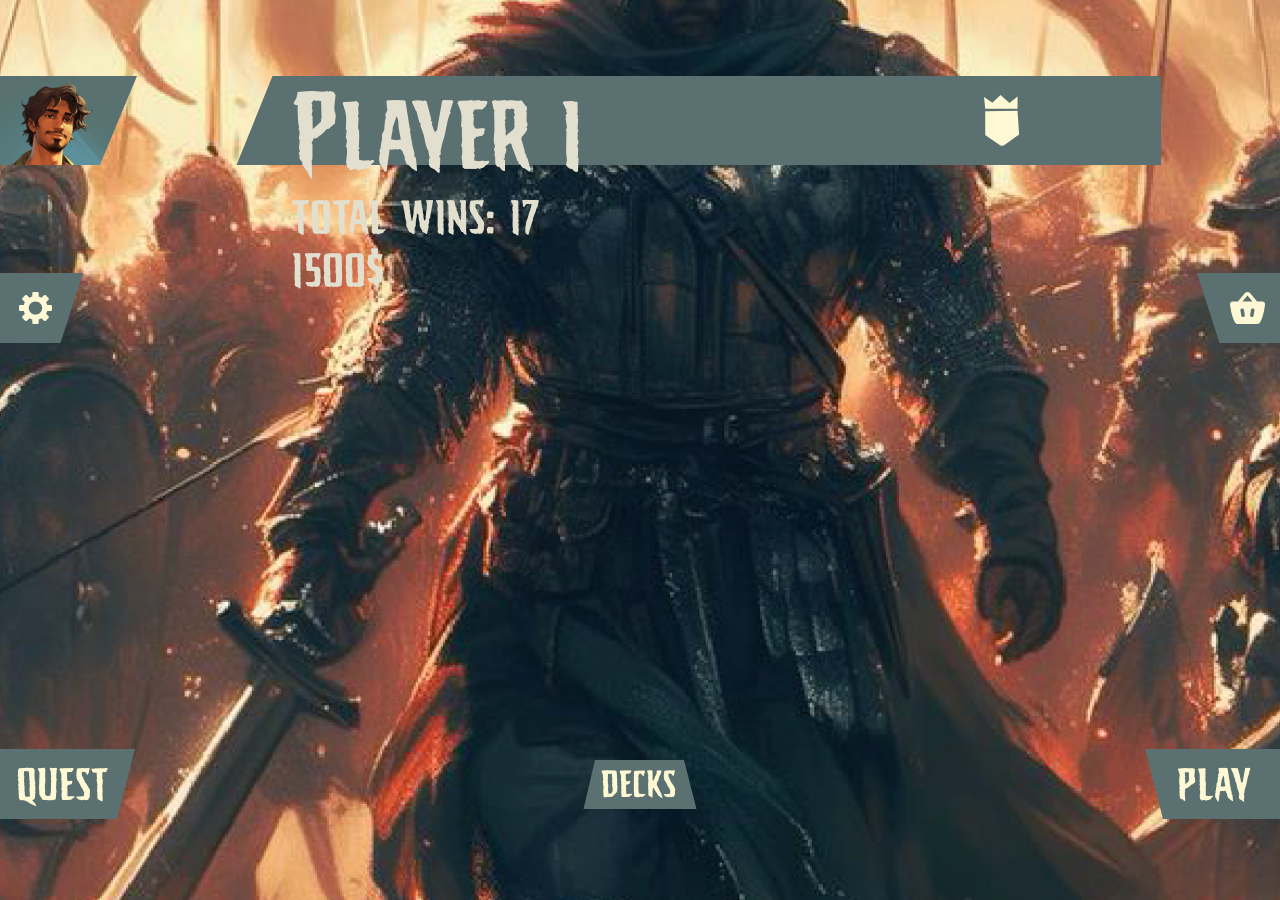
==== index.html @ 7d5e8e68 "Add files via upload" ====
<!DOCTYPE html>
<html lang="en">
  <head>
    <meta charset="UTF-8">
    <meta name="viewport" content="width=device-width, initial-scale=1.0">
    <meta http-equiv="X-UA-Compatible" content="ie=edge">
    <meta name="apple-mobile-web-app-capable" content="yes">
    <meta name="apple-mobile-web-app-status-bar-style" content="default">
    <meta name="mobile-web-app-capable" content="yes">
    
    <!-- iOS Home Screen Icon -->
    <link rel="apple-touch-icon" href="materials/main menu/homeScreenLogo-07-07.png">

     <meta name="theme-color" content="#000000">
    <title>Cadeba</title>
    <link rel="stylesheet" href="./styles.css">
    <link rel="icon" href="./favicon.ico" type="image/x-icon">
  </head>
  <body>
    <audio id="theme-song" src="materials/main menu/sounds/lashqruli.mp3" loop ></audio>
    <audio id="buttonSound" src="materials/main menu/sounds/mixkit-drums-of-war-call-2780 (mp3cut.net).wav"></audio>
    <button id="playButton"></button>
    <div id="mainMenu">
      <div id="profile">
        <img id="profPicture" src="materials/main menu/profile picture.png">
        <div id="trapezoid">
          <div id="playerInfo">
            <h2 id="playerName">Player 1</h2>
            <p id="mainInfoW"> total wins: 17</p>
            <p id="mainInfoM"> 1500$</p>
          </div>
          <div id="playerIcon">
            <img src="materials/main menu/player_logo.svg" id="logo">
          </div>
        </div>
      </div>
      <div id="middleButtons">
        <img src="materials/main menu/settings_button.svg" id="settingsButton">
        <img src="materials/main menu/shop_button.svg" id="shopButton">
      </div>
      <div id="bottomButtons">
        <img src="materials/main menu/quesButton.png" id="MQuestButton"/>
        <img src="materials/main menu/decksButton.png" id="MDeckButton"/>
        <img src="materials/main menu/playButton.png" id="MPlayButton"/>
      </div>

    </div>
    <div id="shop">
      <div id="backgroundColor">
        <div id="titles">
          <h1 id="shopTitle">Avatar</h1>
          <h1>1500$</h1>
        </div>
        <div id="iconsWrap">

          <div id="avatar">
            <svg width="40" height="40" viewBox="0 0 40 40" fill="none" xmlns="http://www.w3.org/2000/svg" id="avatarIcon">
              <path d="M21.3416 22.854H18.6584L17.2943 18.2854L10.1015 16.0737L10.2142 20.4747L14.938 25.7582L16.7531 24.1608L18.1285 40L5.81736 26.3502L8.00451 19.8492L6.83202 5.86428L9.4363 4.76962C11.5107 12.7339 17.6776 15.5376 17.6776 15.5376L20 12.3094L22.3224 15.5376C22.3224 15.5376 28.4893 12.7339 30.5637 4.76962L33.168 5.86428L31.9955 19.8492L34.1826 26.3502L21.8715 40L23.2469 24.1608L25.062 25.7582L29.7858 20.4747L29.8985 16.0737L22.7058 18.2854L21.3416 22.854ZM35.5242 30.0922L27.0913 38.6596L33.4949 35.532L34.1826 38.2128L40 34.1916L35.5242 30.0922ZM4.47576 30.0922L12.9087 38.6596L6.50507 35.532L5.81736 38.2128L0 34.1916L4.47576 30.0922ZM20 0L27.6099 4.66909C27.6099 4.66909 27.2492 8.57861 22.8298 11.8961L20 6.12119L17.1702 11.8961C12.7508 8.57861 12.3901 4.66909 12.3901 4.66909L20 0Z" fill="#FEF8D4"/>
            </svg>
          </div>

          <div id="icons">
            <svg width="14" height="40" viewBox="0 0 14 40" fill="none" xmlns="http://www.w3.org/2000/svg" id="iconsIcon" >
              <path d="M6.00226 0V8.51931C6.66686 8.54203 7.33314 8.54203 7.99857 8.51931V0H6.00226ZM0 9.29279V11.886H14V9.29279C9.36189 10.3642 4.59236 10.3533 0 9.29279ZM4.34864 13.459L3.46195 30.6811V34.4004L7.15347 40L10.7327 34.5006L9.65136 13.459H7.77732V34.5797H6.22268V13.459H4.34864Z" fill="#5A7071"/>
            </svg>
          </div>
            
          <div id="banners">
            <svg width="40" height="40" viewBox="0 0 40 40" fill="none" xmlns="http://www.w3.org/2000/svg" id="bannersIcons">
              <path d="M21.9909 0V2.53453H18.0083V0H21.9909ZM37.4018 2.99075C37.7031 3.0972 38.0312 3.22055 38.3715 3.37515C38.852 3.59397 39.3195 3.86009 39.6191 4.11355C39.9186 4.367 40 4.55709 40 4.64664C40 4.7362 39.9195 4.92629 39.6191 5.17974C39.3195 5.43319 38.852 5.69932 38.3715 5.91813C38.0312 6.07274 37.7039 6.19609 37.4018 6.30254V2.99075ZM2.59735 2.99075V6.30338C2.29519 6.19693 1.96792 6.07359 1.62854 5.91898C1.14803 5.70016 0.681371 5.43404 0.380944 5.18059C0.0813835 4.92713 0 4.73704 0 4.64749C0 4.55794 0.0805177 4.36785 0.380944 4.11439C0.680505 3.86094 1.14803 3.59481 1.62854 3.376C1.96879 3.22139 2.29605 3.09804 2.59735 2.99159V2.99075ZM35.8434 4.05525V5.23804H31.8608V4.05525H35.8434ZM30.3024 4.05525V28.6892L19.9996 40L9.69676 28.6892V4.05525H30.3024ZM8.13835 4.05525V5.23804H4.15575V4.05525H8.13835ZM26.3198 5.99839H24.7614V27.3594L19.9996 33.1677L15.2378 27.3594V5.99839H13.6794V27.8934L19.9996 35.6026L26.3198 27.8934V5.99839Z" fill="#5A7071"/>
            </svg>
          </div>
          
          <div id="decks">
            <svg width="41" height="40" viewBox="0 0 41 40" fill="none" xmlns="http://www.w3.org/2000/svg" id="decksIcons">
              <path d="M31.7812 39.8746L21.4888 35.0996C20.8069 34.7834 20.5108 33.9736 20.8276 33.292L28.1101 17.6524C28.4269 16.9718 29.2383 16.6763 29.9193 16.9916L40.2118 21.7674C40.8937 22.0836 41.1897 22.8935 40.873 23.5733L33.5904 39.2129C33.2728 39.8935 32.4614 40.1891 31.7803 39.8737L31.7812 39.8746ZM6.94435 38.1686L0.111499 22.3274C-0.186295 21.6373 0.133078 20.8369 0.823614 20.5405L4.20724 19.087L8.43418 34.9437C8.83901 36.4592 10.3988 37.363 11.9179 36.959L15.2869 36.0638L8.73456 38.8803C8.04317 39.1767 7.24128 38.8579 6.94435 38.1686ZM9.86963 34.562L5.42603 17.8946C5.23268 17.1691 5.666 16.423 6.39192 16.2308L9.32929 15.4511L8.97539 18.0755C8.7665 19.6298 9.85755 21.0609 11.4164 21.2711L18.3071 22.1982L15.5018 31.63C15.2127 32.6019 15.4699 33.6074 16.0948 34.3165L11.5356 35.527C10.8088 35.72 10.0621 35.2883 9.86877 34.562H9.86963ZM19.229 34.1519L17.8462 33.7418C17.1246 33.5272 16.7137 32.7708 16.9278 32.0505L21.8452 15.5166C22.0593 14.7963 22.8189 14.3862 23.5388 14.599L27.7744 15.8552L27.7847 15.8586L27.7735 15.856C27.348 16.136 26.9932 16.5341 26.7636 17.0278L19.4802 32.6682C19.2566 33.1499 19.1789 33.6608 19.229 34.1519ZM18.7361 20.7602L11.6158 19.8021C10.8709 19.7013 10.347 19.0163 10.4471 18.2719L12.7552 1.17884C12.8553 0.435284 13.5424 -0.0877017 14.2865 0.0122428L25.5362 1.5252C26.2811 1.626 26.8042 2.31097 26.704 3.05452L25.2841 13.5702L23.9609 13.1782C22.4529 12.7302 20.8681 13.59 20.4219 15.0935L18.737 20.7585L18.7361 20.7602Z" fill="#5A7071"/>
            </svg>
          </div>
          
          <div id="chests">
            <svg width="40" height="40" viewBox="0 0 40 40" fill="none" xmlns="http://www.w3.org/2000/svg" id="chestsIcons">
              <path d="M28.7489 0L13.96 21.4965L14.0894 21.5857L16.7927 23.4649L31.5951 1.94481L28.7489 0ZM36.3641 5.24062C34.6594 7.71858 32.6334 7.18626 30.5931 5.99024L26.4761 12.1287C28.2754 13.5227 29.559 15.1314 28.048 17.3272L31.6813 19.8094L34.1259 16.2584L32.8812 15.4869C32.6132 15.6418 32.302 15.732 31.9697 15.732C30.9677 15.732 30.1543 14.9217 30.1543 13.9236C30.1543 12.9255 30.9677 12.1178 31.9697 12.1178C32.9717 12.1178 33.7826 12.9255 33.7826 13.9236C33.7826 13.9404 33.7809 13.9573 33.78 13.9733L35.1253 14.808L36.6423 12.5995L33.4553 10.6202L34.388 9.1277L35.6513 9.91185L36.5044 8.54822L38.5549 9.81921L40 7.71858L36.3641 5.23893V5.24062ZM10.5456 21.2463C10.5194 21.2471 10.4924 21.248 10.4662 21.2514C10.396 21.2598 10.3266 21.2749 10.2522 21.2985C9.95543 21.392 9.62651 21.6413 9.39651 21.9673C9.16652 22.2933 9.04476 22.6824 9.05829 22.9881C9.07182 23.2947 9.16483 23.5221 9.50221 23.7563L15.9784 28.2599C16.2557 28.4528 16.4629 28.4578 16.7495 28.3576C17.037 28.2574 17.3685 27.9988 17.6052 27.6653C17.842 27.3317 17.9731 26.9359 17.9697 26.6385C17.9663 26.3412 17.8944 26.1509 17.6002 25.9462L11.1215 21.4434C10.9058 21.2935 10.7274 21.2396 10.5456 21.2455V21.2463ZM5.73099 24.9649C3.67205 24.9995 1.88368 25.7668 0.85632 27.2601C-0.576911 29.3439 -0.147365 32.2927 1.66975 34.8642C1.51417 35.2617 1.42623 35.693 1.42623 36.1436C1.42623 38.101 3.03872 39.7072 5.00381 39.7072C5.73438 39.7072 6.41506 39.4865 6.98327 39.1075C10.637 40.6649 14.4302 40.1781 16.139 37.6942C17.7202 35.3965 17.059 32.0586 14.7549 29.3296L9.42019 25.6211C8.23471 25.1907 7.04669 24.9725 5.93224 24.9658C5.86544 24.9658 5.79779 24.9649 5.73099 24.9658V24.9649ZM5.00466 34.1558C6.11573 34.1558 6.99934 35.036 6.99934 36.1427C6.99934 37.2495 6.11573 38.1322 5.00466 38.1322C3.89358 38.1322 3.00743 37.2495 3.00743 36.1427C3.00743 35.036 3.89358 34.1558 5.00466 34.1558Z" fill="#5A7071"/>
            </svg>
          </div>
        </div>
        <div id="avatarProducts">
          <img src="materials/main menu/avatarProduct.svg" alt="">
          <img src="materials/main menu/avatarProduct.svg" alt="">
          <img src="materials/main menu/avatarProduct.svg" alt="">
          <img src="materials/main menu/avatarProduct.svg" alt="">
          <img src="materials/main menu/avatarProduct.svg" alt="">
          <img src="materials/main menu/avatarProduct.svg" alt="">
          <img src="materials/main menu/avatarProduct.svg" alt="">
          <img src="materials/main menu/avatarProduct.svg" alt="">
          <img src="materials/main menu/avatarProduct.svg" alt="">
        </div>
        <div id="iconProducts">
          <img src="materials/main menu/iconProduct.svg" alt="">
          <img src="materials/main menu/iconProduct.svg" alt="">
          <img src="materials/main menu/iconProduct.svg" alt="">
          <img src="materials/main menu/iconProduct.svg" alt="">
          <img src="materials/main menu/iconProduct.svg" alt="">
          <img src="materials/main menu/iconProduct.svg" alt="">
          <img src="materials/main menu/iconProduct.svg" alt="">
          <img src="materials/main menu/iconProduct.svg" alt="">
          <img src="materials/main menu/iconProduct.svg" alt="">
        </div>
        <div id="bannerProducts">
          <img src="materials/main menu/bannerProduct.svg" alt="">
          <img src="materials/main menu/bannerProduct.svg" alt="">
          <img src="materials/main menu/bannerProduct.svg" alt="">
          <img src="materials/main menu/bannerProduct.svg" alt="">
          <img src="materials/main menu/bannerProduct.svg" alt="">
          <img src="materials/main menu/bannerProduct.svg" alt="">
          <img src="materials/main menu/bannerProduct.svg" alt="">
          <img src="materials/main menu/bannerProduct.svg" alt="">
          <img src="materials/main menu/bannerProduct.svg" alt="">
        </div>
        <div id="deckProducts">
          <img src="materials/main menu/deckProduct.svg" alt="">
          <img src="materials/main menu/deckProduct.svg" alt="">
          <img src="materials/main menu/deckProduct.svg" alt="">
          <img src="materials/main menu/deckProduct.svg" alt="">
          <img src="materials/main menu/deckProduct.svg" alt="">
          <img src="materials/main menu/deckProduct.svg" alt="">
          <img src="materials/main menu/deckProduct.svg" alt="">
          <img src="materials/main menu/deckProduct.svg" alt="">
          <img src="materials/main menu/deckProduct.svg" alt="">
        </div>
        <div id="chestProducts">
          <img src="materials/main menu/chestProduct.svg" alt="">
          <img src="materials/main menu/chestProduct.svg" alt="">
          <img src="materials/main menu/chestProduct.svg" alt="">
          <img src="materials/main menu/chestProduct.svg" alt="">
          <img src="materials/main menu/chestProduct.svg" alt="">
          <img src="materials/main menu/chestProduct.svg" alt="">
          <img src="materials/main menu/chestProduct.svg" alt="">
          <img src="materials/main menu/chestProduct.svg" alt="">
          <img src="materials/main menu/chestProduct.svg" alt="">
        </div>
        <div id="buttonWrap">
          <img src="materials/main menu/exit.svg" id="exit">
        </div>
      </div>
    </div>
    <div id="apology">
      <div id="apologyWindow">
        <p id="apologyText">sorry, this feature will soon be added, thank you for your patience.</p>
        <img src="materials/main menu/apologyButton.svg" id="apologyButton">
      </div>
    </div>
    <script src="home.js"></script>
  </body>
</html>
---- styles.css ----
@font-face {
    font-family: 'StickyFingers';
    src: url('materials/main menu/fonts/cc_sticky_fingers-webfont.woff') format('woff');
    font-weight: normal;
    font-style: normal;
}


html{
    font-family: 'StickyFingers', sans-serif;
    color: #e2dfcf;
}

#mainMenu{
    display: block;
}

body {
    display: flex;
    width: 393px; /* Phone width */
    height: 852px; /* Phone height */
    background-image: url('materials/main menu/main_menu_background-05.png'); /* Path to your image */
    background-size: cover; /* Ensure the image covers the entire area */
    background-position: center; /* Center the image */
    background-repeat: no-repeat; /* Prevent the image from repeating */
    flex-direction: column;
    margin: 0;
    height: 100vh;
    width: 100vw;
}

#playButton{
    display: none;
}

#profile{
    display: flex;
    height: 89px;
    width: 100vw;
    margin-top: 76px;
    flex-direction: row;
}

#profPicture{
    height: 89px; /* Match the container height */
    width: auto; /* Keep aspect ratio */
}

#trapezoid{
    display: flex;
    flex-direction: row;
    justify-content: space-between;
    right: 0;
    background-image: url('materials/main menu/trapezia.svg');
    background-size: cover;
    width: 80vw;
}

#playerInfo{
    display: flex;
    flex-direction: column;
    justify-content:space-evenly;
}

#playerIcon{
    display: flex;
    align-items: center;
}

#logo{
    margin-right: 11vw;
}

#playerName{
    margin: 0;
    font-size: 8vw;
    font-weight: 500;
    margin-left: 12vw;
    margin-top: 1vh;
}

#mainInfoW,#mainInfoM{
 margin: 0;
 font-weight: -1000;
 font-size: 4vw;
 margin-left: 12vw;
}

#mainInfoM{
    margin-bottom: 1vh;
}


#middleButtons{
    display: flex;
    flex-direction: row;
    justify-content: space-between;
    margin-top: 12vh;
}

#bottomButtons{
    display: flex;
    position: absolute;
    flex-direction: row;
    align-items: center;
    justify-content: space-between;
    width: 100vw;
    bottom: 9vh;
}

#shop{
    display: none;
    background-image: url('materials/main menu/main_menu_background-05.png'); /* Path to your image */
    background-size: cover; /* Ensure the image covers the entire area */
    background-position: center; /* Center the image */
    background-repeat: no-repeat;
}

#MQuestButton,#MPlayButton,#exit{
    width: 135px;
    height: 70px;
    transition: all 0.1s ease;
}

#MQuestButton:active,#MPlayButton:active,#exit:active{
    width: 130px;
    height: 67px;
}

#settingsButton,#shopButton{
    width: 83px;
    height: 70px;
    transition: all 0.1s ease;
}

#settingsButton:active,#shopButton:active{
    width: 75px;
}

#backgroundColor,#apology{
    display: flex;
    position: absolute;
    z-index: 3;
    height: 100vh;
    width: 100vw;
    top: 0;
    background-color: rgba(0, 0, 0, 0.8);
    flex-direction: column;
}

#titles{
    display: flex;
    flex-direction: row;
    justify-content: space-between;
    margin-top: 6vh;
    padding-right: 7vw;
    padding-left: 7vw;
}

h1{
    font-size: 10vw;
    font-weight: 50;
}

#iconsWrap{
    display: flex;
    flex-direction: row;
    justify-content: space-between;
    padding-right: 7vw;
    padding-left: 7vw;
}

#avatar,#icons,#banners,#decks,#chests{
    display: flex;
    justify-content: center;
    align-items: center;

    width: 15vw;
    height: 15vw;
}

#avatarProducts,#iconProducts,#bannerProducts,#deckProducts,#chestProducts{
    margin-top: 5vh;
    padding-right: 7vw;
    padding-left: 7vw;
    display: grid;
    grid-template-columns: repeat(3,1fr);
    gap: 2vh;
    column-gap: 1vw;
}

#buttonWrap{
    position: absolute;
    bottom: 8vh;
}

#iconProducts,#bannerProducts,#deckProducts,#chestProducts{
    display: none;
}

#apology{
    display: none;
    justify-content: center;
    align-items: center;
}

#apologyWindow{
    display: flex;
    flex-direction: column;
    justify-content: space-between;
    width: 70vw;
    height: 23vh;
    background-color: #5A7071;
    border-radius: 25px;
    text-align: center;
    align-items: center;
}

#apologyText{
    font-size: 7vw;
    margin-bottom: 0;
    margin-top: 3vh;
}

#apologyButton{
    margin-bottom: 2vh;
}
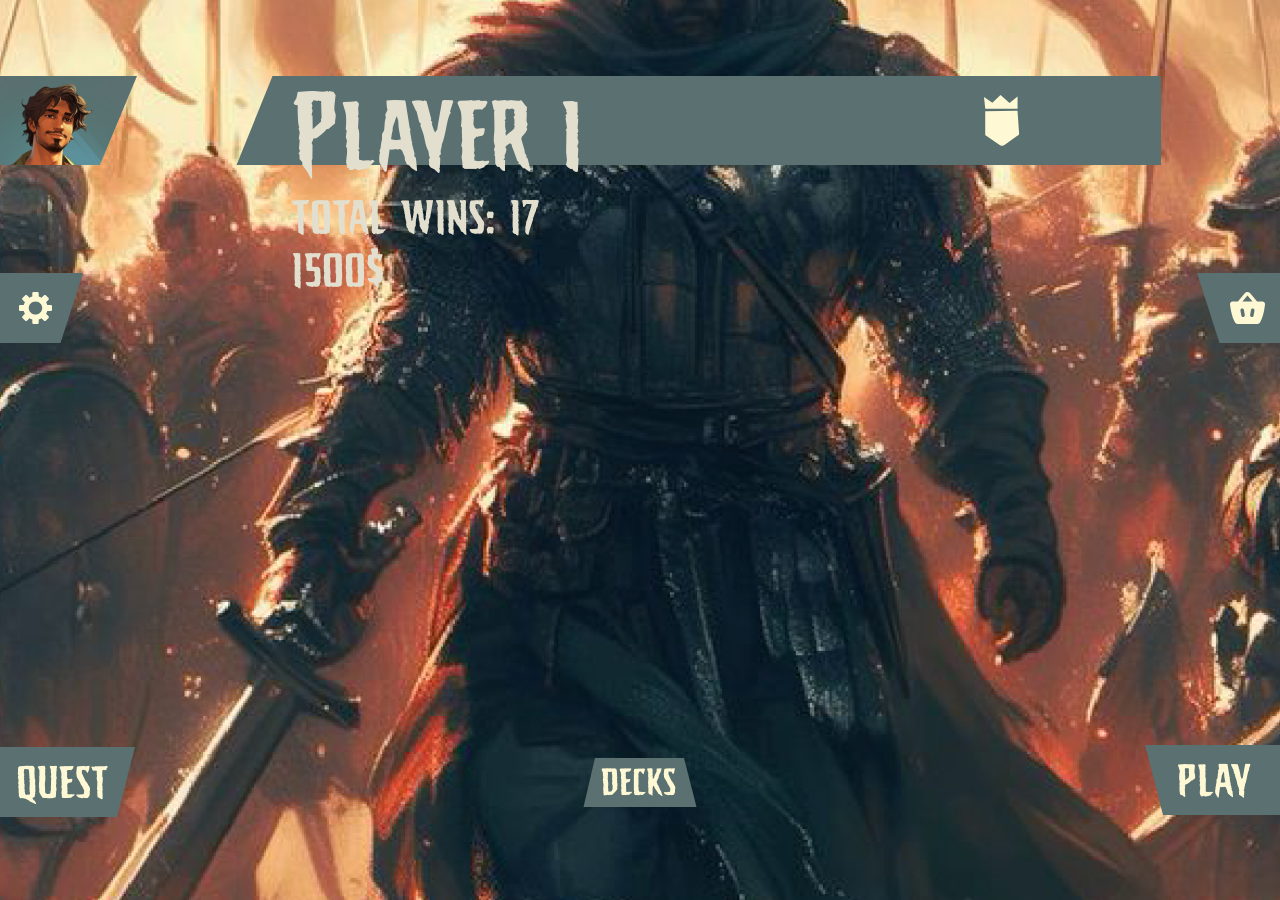
==== commit 5ff9f8a3: "Update index.html" ====
--- a/index.html
+++ b/index.html
@@ -41,8 +41,15 @@
       <div id="bottomButtons">
         <img src="materials/main menu/quesButton.png" id="MQuestButton"/>
         <img src="materials/main menu/decksButton.png" id="MDeckButton"/>
-        <img src="materials/main menu/playButton.png" id="MPlayButton"/>
+        <a href="playing.html">
+          <img src="materials/main menu/playButton.png" id="MPlayButton"/>
+        </a>
       </div>
+      <script>
+  document.getElementById("MPlayButton").addEventListener("click", function() {
+    window.location.href = "playing.html";
+  });
+</script>
 
     </div>
     <div id="shop">
@@ -151,4 +158,4 @@
     </div>
     <script src="home.js"></script>
   </body>
-</html>+</html>
--- a/styles.css
+++ b/styles.css
@@ -224,4 +224,5 @@
 
 #apologyButton{
     margin-bottom: 2vh;
-}+}
+
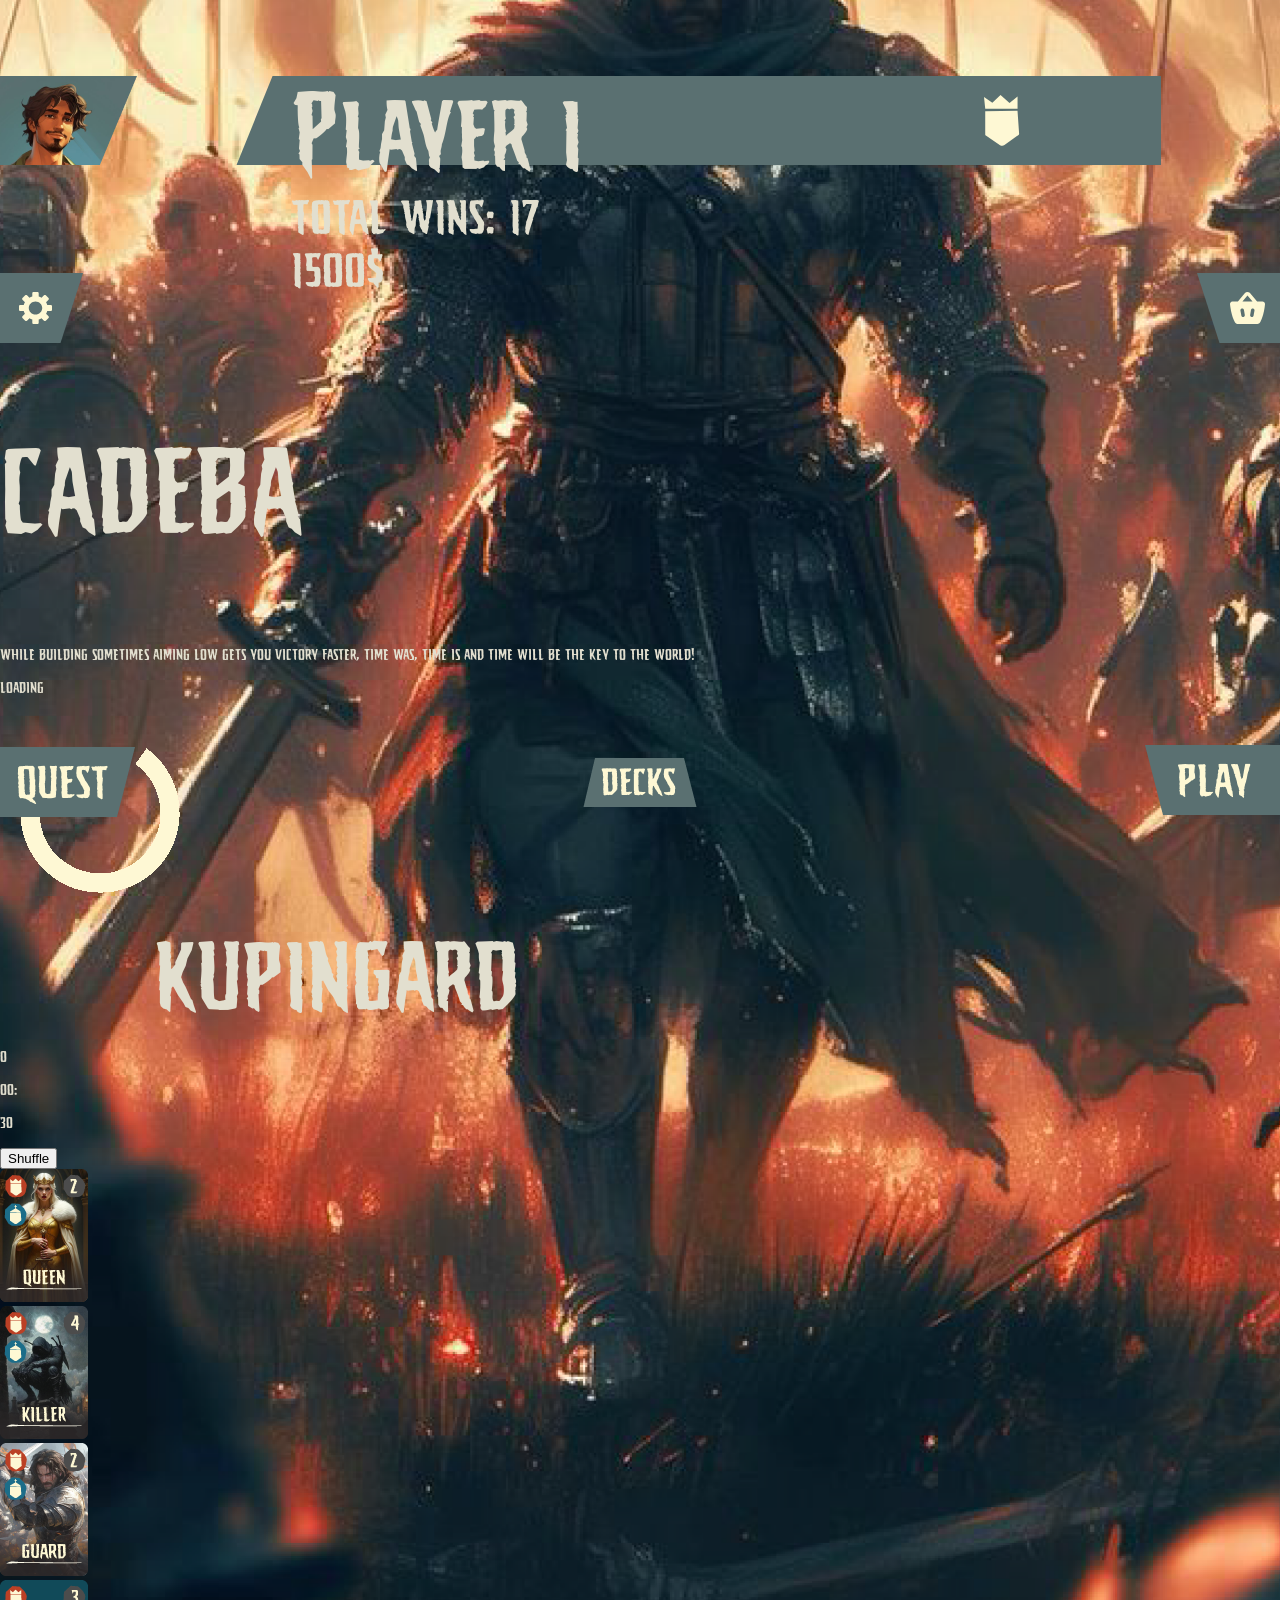
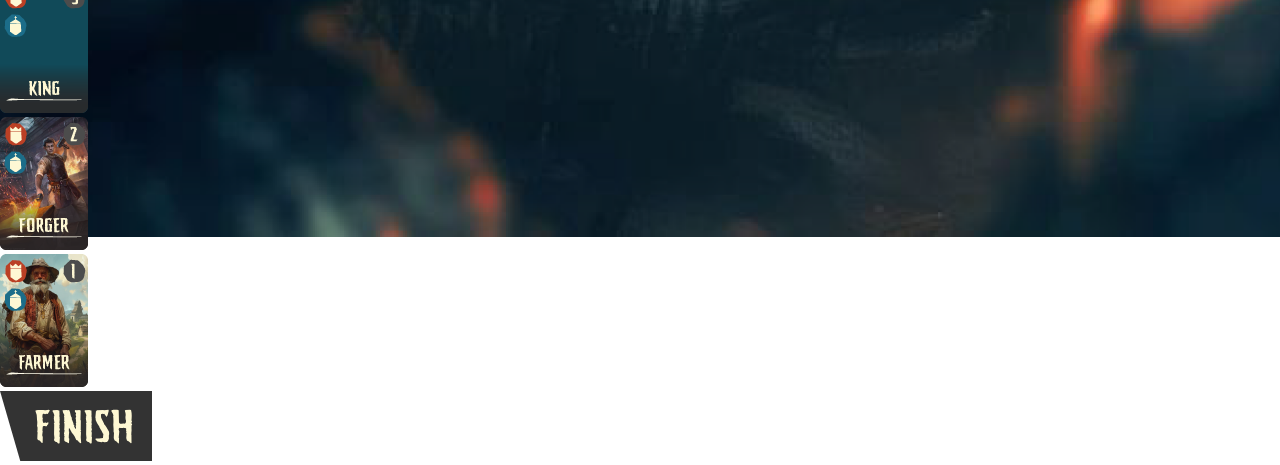
==== commit 3b268d18: "Update index.html" ====
--- a/index.html
+++ b/index.html
@@ -17,6 +17,7 @@
     <link rel="icon" href="./favicon.ico" type="image/x-icon">
   </head>
   <body>
+    <div id="homeSpace" >
     <audio id="theme-song" src="materials/main menu/sounds/lashqruli.mp3" loop ></audio>
     <audio id="buttonSound" src="materials/main menu/sounds/mixkit-drums-of-war-call-2780 (mp3cut.net).wav"></audio>
     <button id="playButton"></button>
@@ -156,6 +157,84 @@
         <img src="materials/main menu/apologyButton.svg" id="apologyButton">
       </div>
     </div>
+    <div id="gamingSpace">
+      <audio id="powerUp" src="materials/main menu/sounds/preview (mp3cut.net) good.mp3"></audio>
+    <audio id="begin" src="materials/main menu/sounds/Male Let The Battle Begin.mp3"></audio>
+    <audio id="beginDrum" src="materials/main menu/sounds/begin sound.wav"></audio>
+    <div id="loadingScreen">
+      <h1 id="loadingHeader">cadeba</h1>
+      <p id="adviceText">while building sometimes aiming low gets you victory faster, time was, time is and time will be the key to the world!</p>
+      <div id="laodingWindow">
+        <p id="loadingText">loading</p>
+        <img id="loadingIcon" src="materials/main menu/Rolling@1x-1.0s-200px-200px.gif">
+      </div>
+    </div>
+      
+    </div>
+
+
+
+
+
+
+      
+    <div id="gameScreen">
+      <div id="profiles">
+        <div id="profile1">
+          <div id="profileInfo">
+            <P id="playerName">kupingard</P>
+            <p id="score">0</p>
+          </div>
+        </div>
+        <div id="timerContainer">
+          <p id="timerFake">00:</p>
+          <p id="timer">30</p>
+        </div>
+        <div id="profile2">
+          <div id="profileInfo">
+            
+          </div>
+        </div>
+      </div>
+
+      <div id="locations">
+        <div id="location1"></div>
+        <div id="location2"></div>
+        <div id="location3"></div>
+      </div>
+
+      <button id="shuffleButton">Shuffle</button>
+    <!-- Dropzone Sections -->
+    <div id="dropZoneContainer">
+      <div class="dropzone-section" id="needed">
+        <div class="dropzone" id="dropzone1"></div>
+        <div class="dropzone" id="dropzone2"></div>
+      </div>
+      <div class="dropzone-section" id="needed">
+        <div class="dropzone" id="dropzone3"></div>
+        <div class="dropzone" id="dropzone4"></div>
+      </div>
+      <div class="dropzone-section" id="needed">
+        <div class="dropzone" id="dropzone5"></div>
+        <div class="dropzone" id="dropzone6"></div>
+      </div>
+    </div>
+    
+      <div id="cards-container">
+        <div id="cards"></div>
+      </div>
+    
+  
+      <audio id="powerUp" src="materials/sounds/powerup.mp3"></audio>
+  
+      <div id="buttons">
+        <img id="finishButton" src="materials/main menu/inactive_finish.svg">
+      </div>
+    </div>
+
+    </div>
+    <script type="module" src="playing.js"></script>
+    <script src="node_modules/drag-drop-touch/DragDropTouch.js"></script>
     <script src="home.js"></script>
   </body>
 </html>
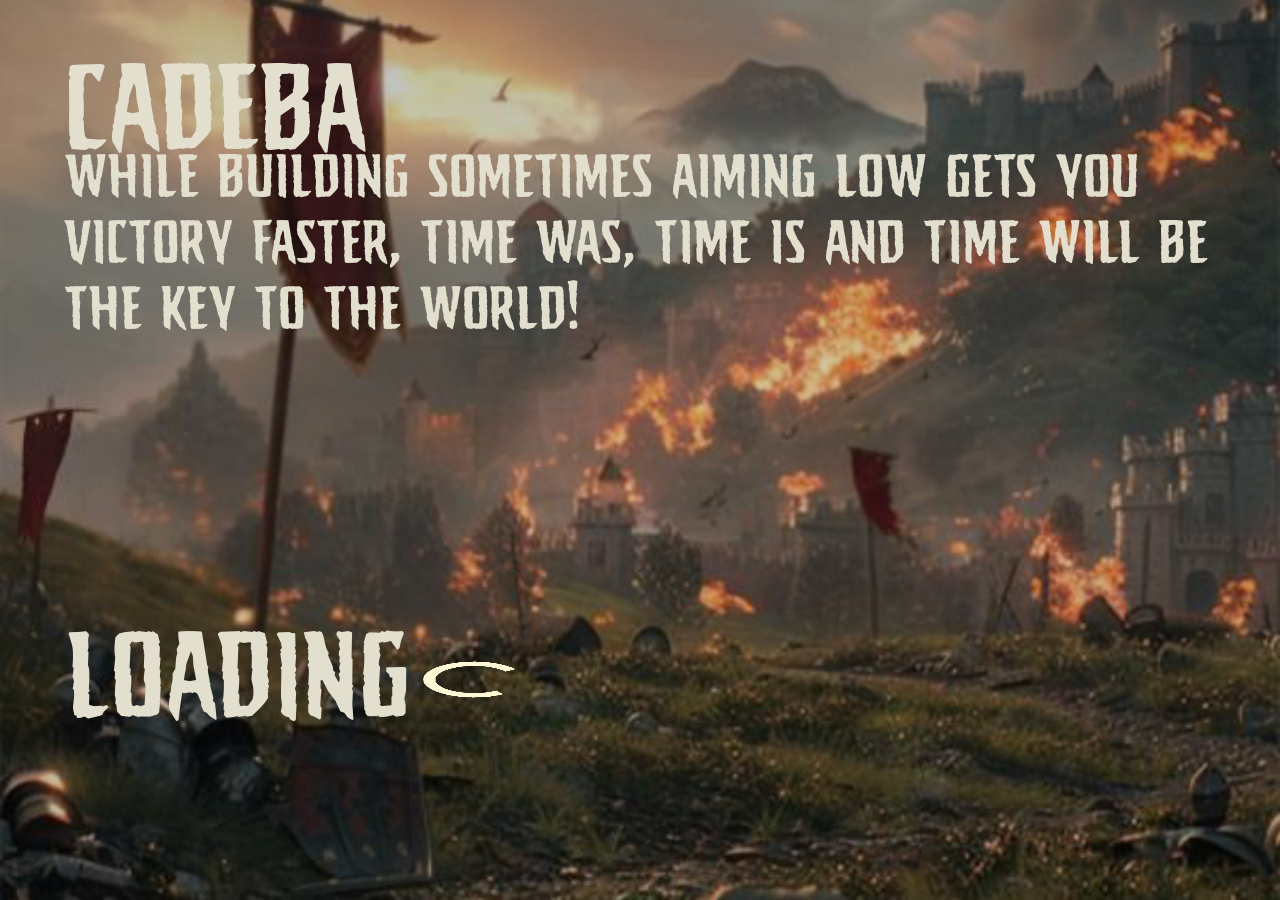
==== commit 6bdcc190: "Update index.html" ====
--- a/index.html
+++ b/index.html
@@ -14,6 +14,7 @@
      <meta name="theme-color" content="#000000">
     <title>Cadeba</title>
     <link rel="stylesheet" href="./styles.css">
+    <link rel="stylesheet" href="./playing.css">
     <link rel="icon" href="./favicon.ico" type="image/x-icon">
   </head>
   <body>
--- a/styles.css
+++ b/styles.css
@@ -226,3 +226,7 @@
     margin-bottom: 2vh;
 }
 
+#gameScreen{
+    display: none;
+}    
+
--- a/playing.css
+++ b/playing.css
@@ -0,0 +1,265 @@
+@font-face {
+    font-family: 'StickyFingers';
+    src: url('materials/main menu/fonts/cc_sticky_fingers-webfont.woff') format('woff');
+    font-weight: normal;
+    font-style: normal;
+}
+
+html {
+    font-family: 'StickyFingers', sans-serif;
+    color: #e2dfcf;
+}
+
+body {
+    display: flex;
+    flex-direction: column;
+    margin: 0;
+    height: 100vh;
+    width: 100vw;
+    align-items: center;
+    justify-content: end;
+    background-image: url('materials/main menu/battlegroundBackground-08.png');
+    background-size: cover; /* Ensure the image covers the entire area */
+    background-position: center; /* Center the image */
+    background-repeat: no-repeat;
+}
+
+/* Container for cards */
+#cards-container {
+    display: flex;
+    flex-direction: column;
+    align-items: center;
+    justify-content: center;
+    margin-bottom: 2vh;
+    height: 30.5vh;
+    width: 68vw;
+}
+
+/* Grid layout for cards */
+#cards {
+    display: grid;
+    grid-template-columns: repeat(3, 1fr);
+    gap: 2vh;
+    column-gap: 3vw;
+}
+
+/* Individual card styling */
+.card {
+    width: 80px;
+    height: 120px;
+    background-color: #5A7071;
+    border-radius: 10px;
+    display: flex;
+    align-items: center;
+    justify-content: center;
+    cursor: grab;
+}
+
+.card img {
+    width: 100%;
+    height: 100%;
+    object-fit: cover;
+    border-radius: 10px;
+}
+
+/* Shuffle button */
+#shuffleButton {
+    display: none;
+}
+
+/* Dropzone Sections */
+.dropzone-section {
+    display: flex;
+    flex-direction: row;
+    gap: 1vw;
+}
+
+/* Dropzone styling */
+.dropzone {
+    width: 13vw;
+    height: 9vh;
+    background-color: rgba(255, 255, 255, 0.2);
+    border: 2px dashed #e2dfcf;
+    display: flex;
+    align-items: center;
+    justify-content: center;
+    transition: background-color 0.3s ease-in-out;
+}
+
+.dropzone:hover {
+    background-color: rgba(255, 255, 255, 0.3);
+}
+
+#dropZoneContainer{
+    display: flex;
+    align-items: center;
+    margin-bottom: 2vh;
+}
+
+/* Buttons container */
+#buttons {
+    display: flex;
+    flex-direction: row;
+    width: 100vw;
+    justify-content:end;
+}
+
+#dragAndStick {
+    height: 8vh;
+    width: 8vh;
+    background-color: #5A7071;
+    font-size: 9vw;
+    font-family: 'StickyFingers', sans-serif;
+    color: #e2dfcf;
+    border-radius: 8px;
+    cursor: pointer;
+    border: none;
+}
+
+#dropZoneContainer{
+    display: flex;
+    flex-direction: row;
+    justify-content: space-between;
+    margin-top: 20px;
+    width: 95%;
+}
+
+#loadingScreen {
+    display: flex;
+    position: fixed; /* Makes it cover the entire screen */
+    background-image: url('materials/main menu/loading\ screen.png');
+    background-size: cover; /* Ensure the image covers the entire area */
+    background-position: center; /* Center the image */
+    background-repeat: no-repeat;
+    flex-direction: column;
+    top: 0;
+    left: 0;
+    width: 100vw;
+    height: 100vh;
+    background-color: aqua;
+    z-index: 10; /* Higher value to appear on top */
+}
+
+
+#loadingIcon{
+    width: 10vw;
+    height: 5vh;
+    bottom: 5vh;
+    right: 10vw;
+}
+
+#loadingHeader{
+    position: absolute;
+    font-weight: 200;
+    font-size: 10vw;
+    left: 5vw;
+    margin-top: 5vh;
+}
+
+#adviceText{
+    position: absolute;
+    width: 90vw;
+    font-size: 5vw;
+    font-weight: 100;
+    left: 5vw;
+    top: 9vh;
+}
+
+#laodingWindow{
+    display: flex;
+    flex-direction: row;
+    position: absolute;
+    align-items: center;
+    bottom: 3vh;
+    left: 5vw;
+}
+
+#loadingText{
+    font-size: 10vw;
+}
+
+#finishButton{
+    display: flex;
+    margin-bottom: 5vh;
+}
+
+#gameScreen{
+    display: flex;
+    flex-direction: column;
+    justify-content:flex-end;
+    align-items: center;
+    width: 100vw;
+}
+
+#profiles{
+    display: flex;
+    width: 100vw;
+    flex-direction: row;
+    justify-content: space-between;
+    margin-bottom: 3vh;
+}
+
+#profile1,#profile2{
+    display: flex;
+    flex-direction: row;
+    width: 38vw;
+    height: 9vh;
+}
+
+#profile1{
+    justify-content: end;
+    background-image: url('materials/main menu/profile_banner_1.svg');
+    background-size: cover; /* Ensure the image covers the entire area */
+    background-position: center; /* Center the image */
+    background-repeat: no-repeat;
+}
+
+#profile2{
+    justify-content: start;
+    background-image: url('materials/main menu/profile_banner_2.svg');
+    background-size: cover; /* Ensure the image covers the entire area */
+    background-position: center; /* Center the image */
+    background-repeat: no-repeat;
+}
+
+#profileInfo{
+    display: flex;
+    margin-right: 2vw;
+    flex-direction: column;
+    align-items:end;
+    justify-content: center;
+}
+
+#playerName{
+    margin: 0;
+    font-size: 5vw;
+    color: #ffac05;
+}
+
+#score{
+    color: #333333;
+    margin: 0;
+    font-size: 10vw;
+    margin-right: 3vw;
+    margin-top: 1vh;
+}
+
+#locations{
+    display: flex;
+    flex-direction: row;
+    justify-content: space-between;
+    width: 90vw;
+}
+
+#location1,#location2,#location3{
+    width: 25vw;
+    height: 20vw;
+    background-color: rgba(255, 255, 255, 0.2);
+    border: 2px dashed #e2dfcf;
+}
+
+#timerContainer{
+    display: flex;
+    flex-direction: row;
+    font-size: 9vw;
+}
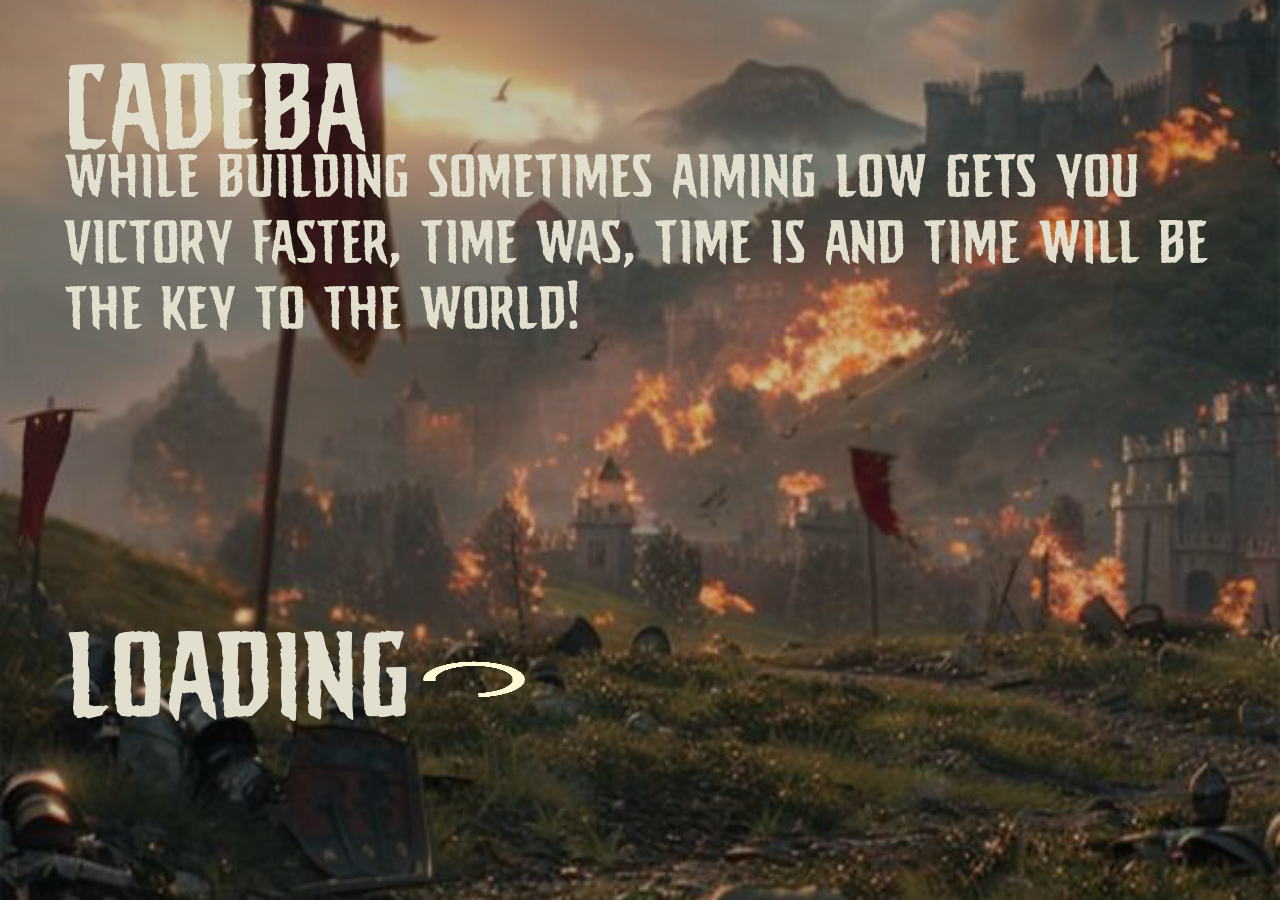
==== commit c80c2046: "Update index.html" ====
--- a/index.html
+++ b/index.html
@@ -47,11 +47,6 @@
           <img src="materials/main menu/playButton.png" id="MPlayButton"/>
         </a>
       </div>
-      <script>
-  document.getElementById("MPlayButton").addEventListener("click", function() {
-    window.location.href = "playing.html";
-  });
-</script>
 
     </div>
     <div id="shop">
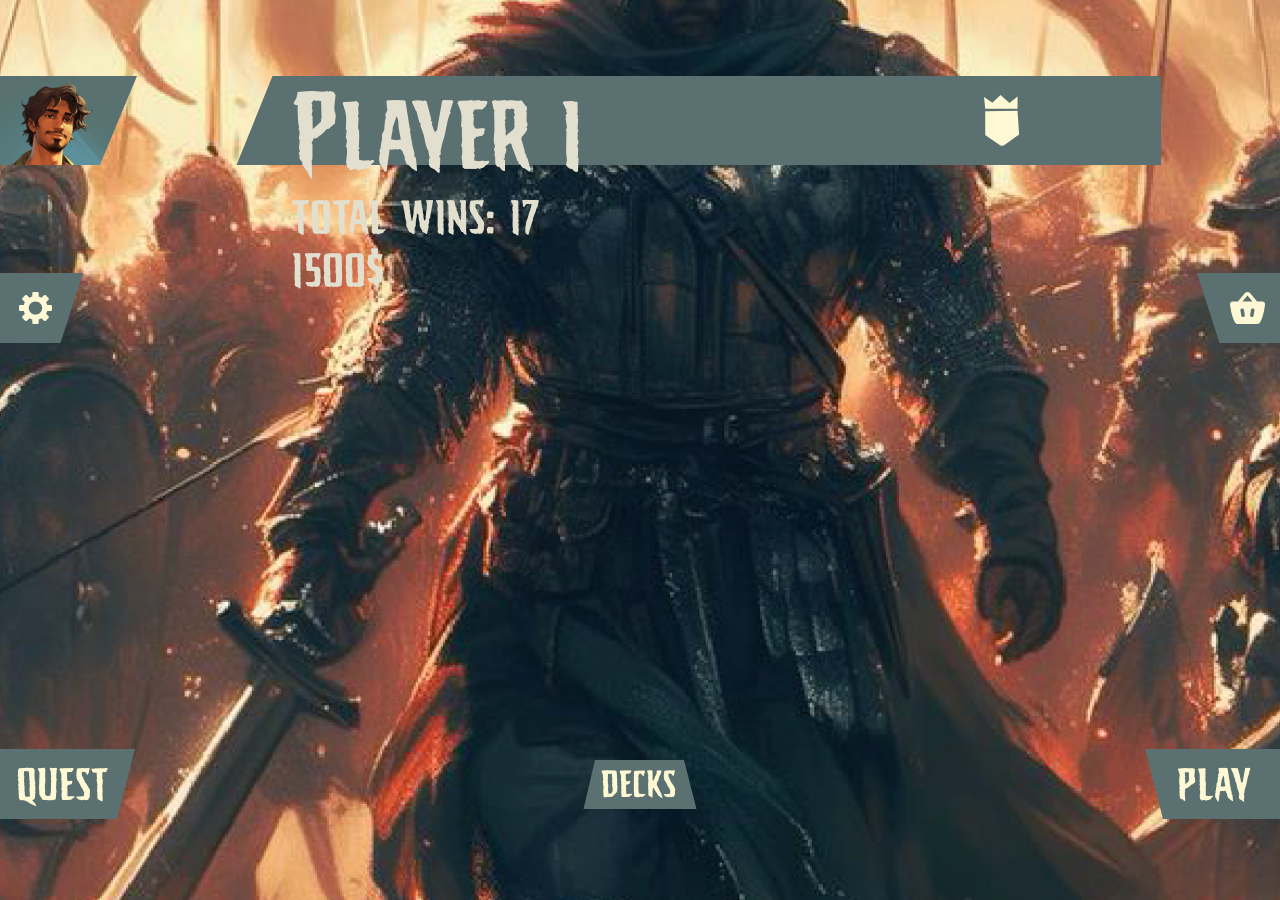
==== commit b91bdc03: "Add files via upload" ====
--- a/index.html
+++ b/index.html
@@ -14,11 +14,9 @@
      <meta name="theme-color" content="#000000">
     <title>Cadeba</title>
     <link rel="stylesheet" href="./styles.css">
-    <link rel="stylesheet" href="./playing.css">
     <link rel="icon" href="./favicon.ico" type="image/x-icon">
   </head>
   <body>
-    <div id="homeSpace" >
     <audio id="theme-song" src="materials/main menu/sounds/lashqruli.mp3" loop ></audio>
     <audio id="buttonSound" src="materials/main menu/sounds/mixkit-drums-of-war-call-2780 (mp3cut.net).wav"></audio>
     <button id="playButton"></button>
@@ -43,9 +41,7 @@
       <div id="bottomButtons">
         <img src="materials/main menu/quesButton.png" id="MQuestButton"/>
         <img src="materials/main menu/decksButton.png" id="MDeckButton"/>
-        <a href="playing.html">
-          <img src="materials/main menu/playButton.png" id="MPlayButton"/>
-        </a>
+        <img src="materials/main menu/playButton.png" id="MPlayButton"/>
       </div>
 
     </div>
@@ -153,84 +149,6 @@
         <img src="materials/main menu/apologyButton.svg" id="apologyButton">
       </div>
     </div>
-    <div id="gamingSpace">
-      <audio id="powerUp" src="materials/main menu/sounds/preview (mp3cut.net) good.mp3"></audio>
-    <audio id="begin" src="materials/main menu/sounds/Male Let The Battle Begin.mp3"></audio>
-    <audio id="beginDrum" src="materials/main menu/sounds/begin sound.wav"></audio>
-    <div id="loadingScreen">
-      <h1 id="loadingHeader">cadeba</h1>
-      <p id="adviceText">while building sometimes aiming low gets you victory faster, time was, time is and time will be the key to the world!</p>
-      <div id="laodingWindow">
-        <p id="loadingText">loading</p>
-        <img id="loadingIcon" src="materials/main menu/Rolling@1x-1.0s-200px-200px.gif">
-      </div>
-    </div>
-      
-    </div>
-
-
-
-
-
-
-      
-    <div id="gameScreen">
-      <div id="profiles">
-        <div id="profile1">
-          <div id="profileInfo">
-            <P id="playerName">kupingard</P>
-            <p id="score">0</p>
-          </div>
-        </div>
-        <div id="timerContainer">
-          <p id="timerFake">00:</p>
-          <p id="timer">30</p>
-        </div>
-        <div id="profile2">
-          <div id="profileInfo">
-            
-          </div>
-        </div>
-      </div>
-
-      <div id="locations">
-        <div id="location1"></div>
-        <div id="location2"></div>
-        <div id="location3"></div>
-      </div>
-
-      <button id="shuffleButton">Shuffle</button>
-    <!-- Dropzone Sections -->
-    <div id="dropZoneContainer">
-      <div class="dropzone-section" id="needed">
-        <div class="dropzone" id="dropzone1"></div>
-        <div class="dropzone" id="dropzone2"></div>
-      </div>
-      <div class="dropzone-section" id="needed">
-        <div class="dropzone" id="dropzone3"></div>
-        <div class="dropzone" id="dropzone4"></div>
-      </div>
-      <div class="dropzone-section" id="needed">
-        <div class="dropzone" id="dropzone5"></div>
-        <div class="dropzone" id="dropzone6"></div>
-      </div>
-    </div>
-    
-      <div id="cards-container">
-        <div id="cards"></div>
-      </div>
-    
-  
-      <audio id="powerUp" src="materials/sounds/powerup.mp3"></audio>
-  
-      <div id="buttons">
-        <img id="finishButton" src="materials/main menu/inactive_finish.svg">
-      </div>
-    </div>
-
-    </div>
-    <script type="module" src="playing.js"></script>
-    <script src="node_modules/drag-drop-touch/DragDropTouch.js"></script>
     <script src="home.js"></script>
   </body>
-</html>
+</html>
--- a/styles.css
+++ b/styles.css
@@ -17,12 +17,12 @@
 
 body {
     display: flex;
-    width: 393px; /* Phone width */
-    height: 852px; /* Phone height */
-    background-image: url('materials/main menu/main_menu_background-05.png'); /* Path to your image */
-    background-size: cover; /* Ensure the image covers the entire area */
-    background-position: center; /* Center the image */
-    background-repeat: no-repeat; /* Prevent the image from repeating */
+    width: 393px;
+    height: 852px;
+    background-image: url('materials/main menu/main_menu_background-05.png');
+    background-size: cover;
+    background-position: center;
+    background-repeat: no-repeat;
     flex-direction: column;
     margin: 0;
     height: 100vh;
@@ -42,8 +42,8 @@
 }
 
 #profPicture{
-    height: 89px; /* Match the container height */
-    width: auto; /* Keep aspect ratio */
+    height: 89px;
+    width: auto;
 }
 
 #trapezoid{
@@ -110,9 +110,9 @@
 
 #shop{
     display: none;
-    background-image: url('materials/main menu/main_menu_background-05.png'); /* Path to your image */
-    background-size: cover; /* Ensure the image covers the entire area */
-    background-position: center; /* Center the image */
+    background-image: url('materials/main menu/main_menu_background-05.png');
+    background-size: cover;
+    background-position: center;
     background-repeat: no-repeat;
 }
 
@@ -226,7 +226,3 @@
     margin-bottom: 2vh;
 }
 
-#gameScreen{
-    display: none;
-}    
-
